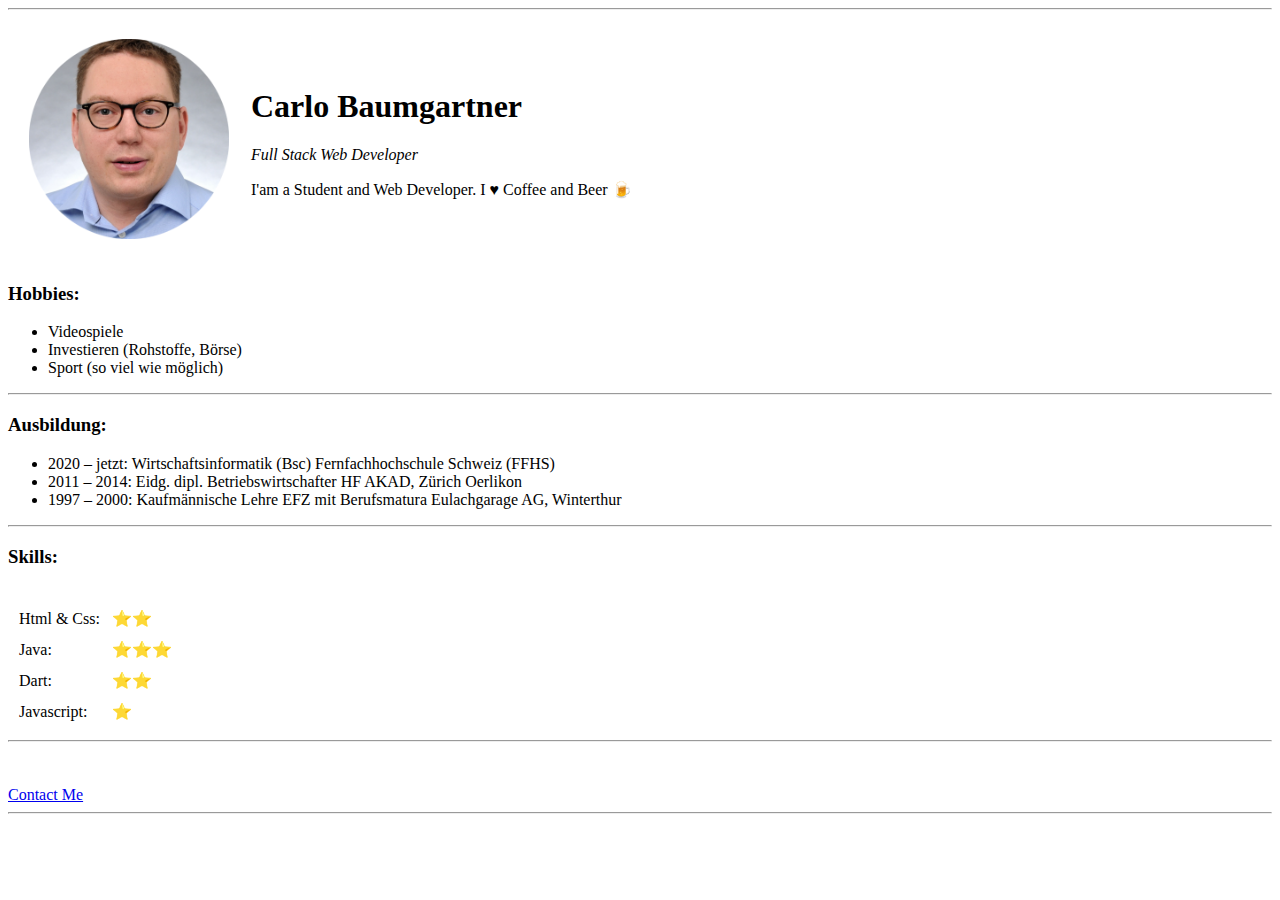
==== index.html @ e268d354 "added initial cv files" ====
<!DOCTYPE html>
<html lang="en">
  <head>
    <meta charset="UTF-8" />
    <meta http-equiv="X-UA-Compatible" content="IE=edge" />
    <meta name="viewport" content="width=device-width, initial-scale=1.0" />
    <title>Carlo Baumgartner Personal Site</title>
  </head>
  <body>
    <table cellspacing="20">
      <tr>
        <td>
          <img
            src="Carlo.png"
            alt="Carlo Baumgartner Profile Picture"
            with="200"
            height="200"
          />
        </td>
        <td>
          <h1>Carlo Baumgartner</h1>
          <p><em>Full Stack Web Developer</em></p>
          <p>I'am a Student and Web Developer. I &hearts; Coffee and Beer 🍺</p>
        </td>
        <hr>

        <td></td>
      </tr>
    </table>

    <h3>Hobbies:</h3>

    <ul>
      <li>Videospiele</li>
      <li>Investieren (Rohstoffe, Börse)</li>
      <li>Sport (so viel wie möglich)</li>
    </ul>
    <hr>
    <h3>Ausbildung:</h3>

    <ul>
      <li>
        2020 – jetzt: Wirtschaftsinformatik (Bsc) Fernfachhochschule Schweiz
        (FFHS)
      </li>
      <li>
        2011 – 2014: Eidg. dipl. Betriebswirtschafter HF AKAD, Zürich Oerlikon
      </li>
      <li>
        1997 – 2000: Kaufmännische Lehre EFZ mit Berufsmatura Eulachgarage AG,
        Winterthur
      </li>
    </ul>
    <hr>

    <h3>Skills:</h3>

    <table cellspacing="10">
      <tr>
        <td></td>
        <td></td>
      </tr>
      <tr>
        <td>Html & Css:</td>
        <td>⭐⭐</td>
      </tr>
      <tr>
        <td>Java:</td>
        <td>⭐⭐⭐</td>
      </tr>
      <tr>
        <td>Dart:</td>
        <td>⭐⭐</td>
      </tr>
      <tr>
        <td>Javascript:</td>
        <td>⭐</td>
      </tr>
    </table>
    <hr>
    <br /><br />
    <a href="contact.html">Contact Me</a>
    <hr>
    
  </body>
</html>
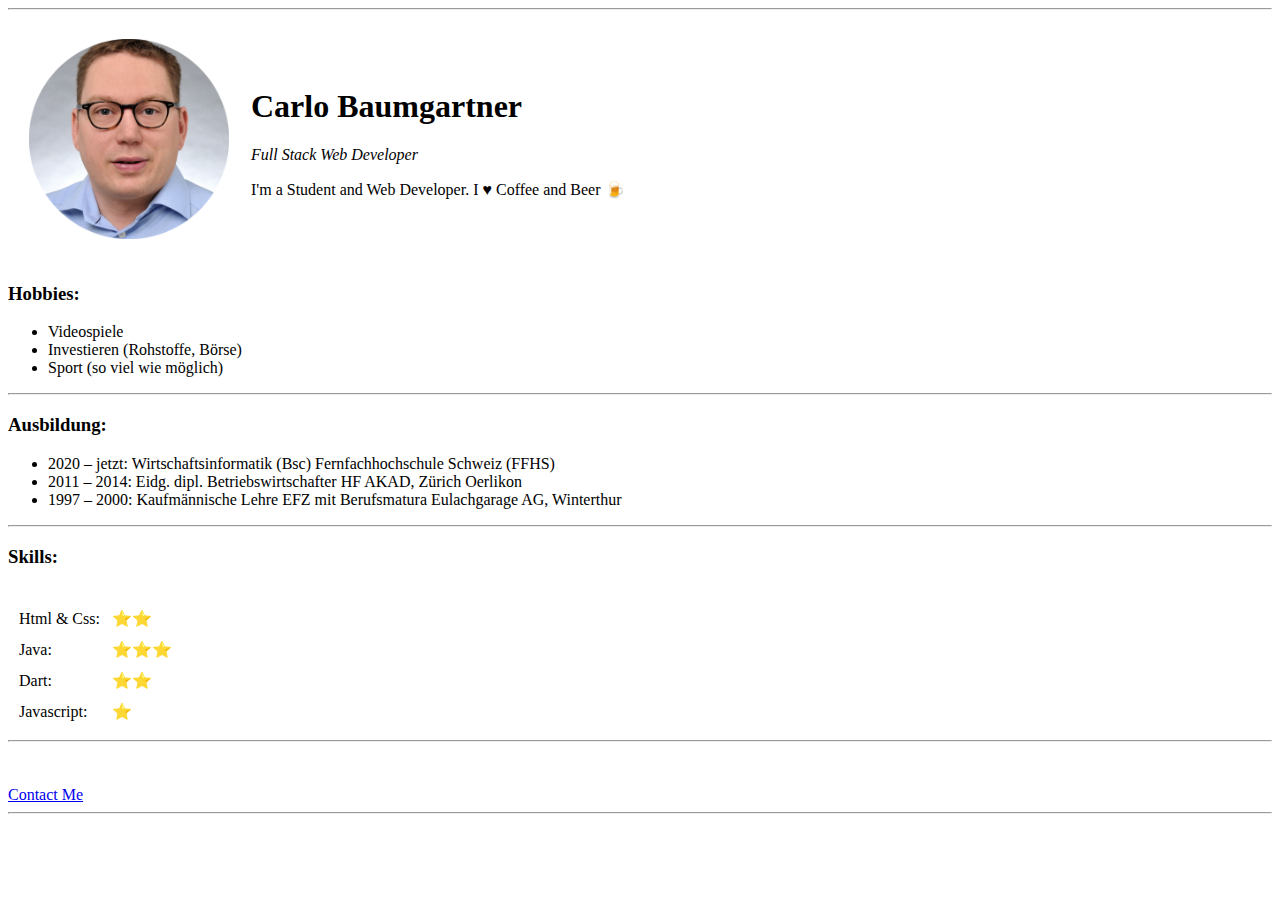
==== commit 7367dbde: "version 2" ====
--- a/index.html
+++ b/index.html
@@ -20,7 +20,7 @@
         <td>
           <h1>Carlo Baumgartner</h1>
           <p><em>Full Stack Web Developer</em></p>
-          <p>I'am a Student and Web Developer. I &hearts; Coffee and Beer 🍺</p>
+          <p>I'm a Student and Web Developer. I &hearts; Coffee and Beer 🍺</p>
         </td>
         <hr>
 
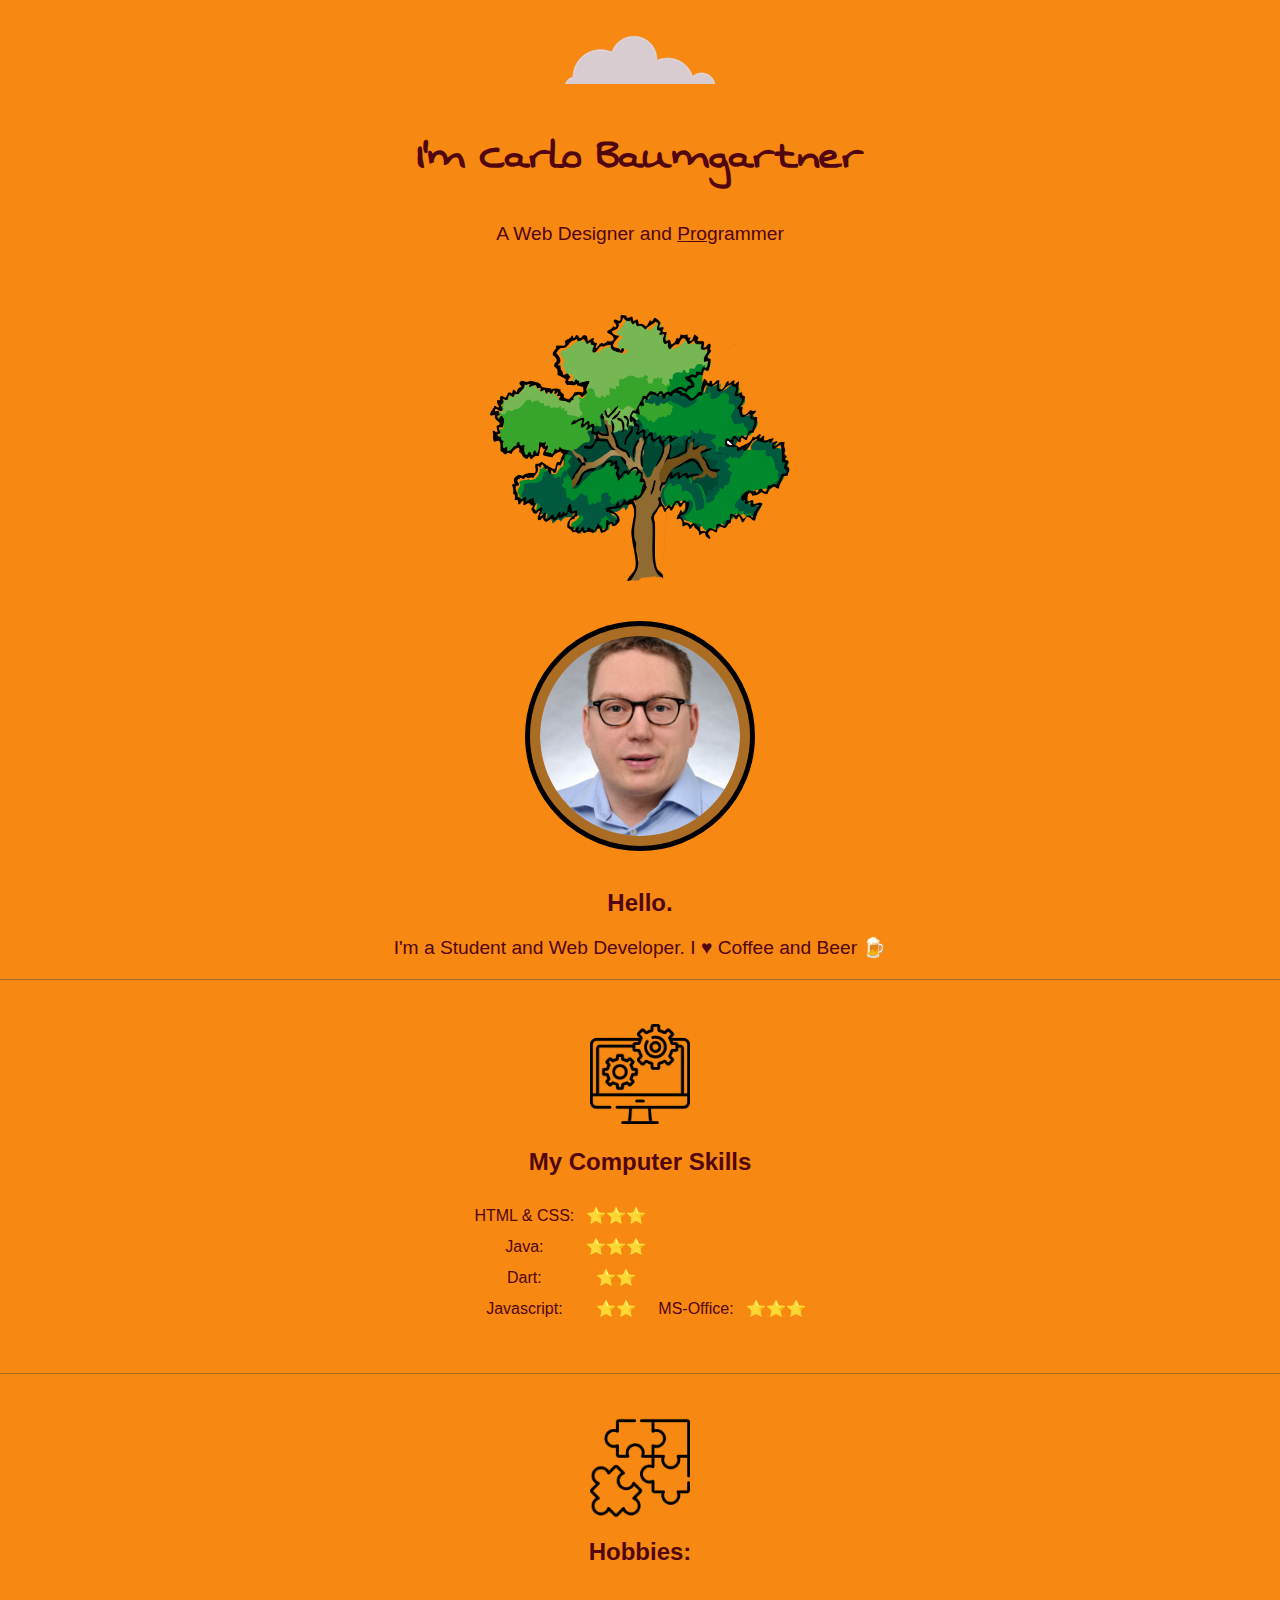
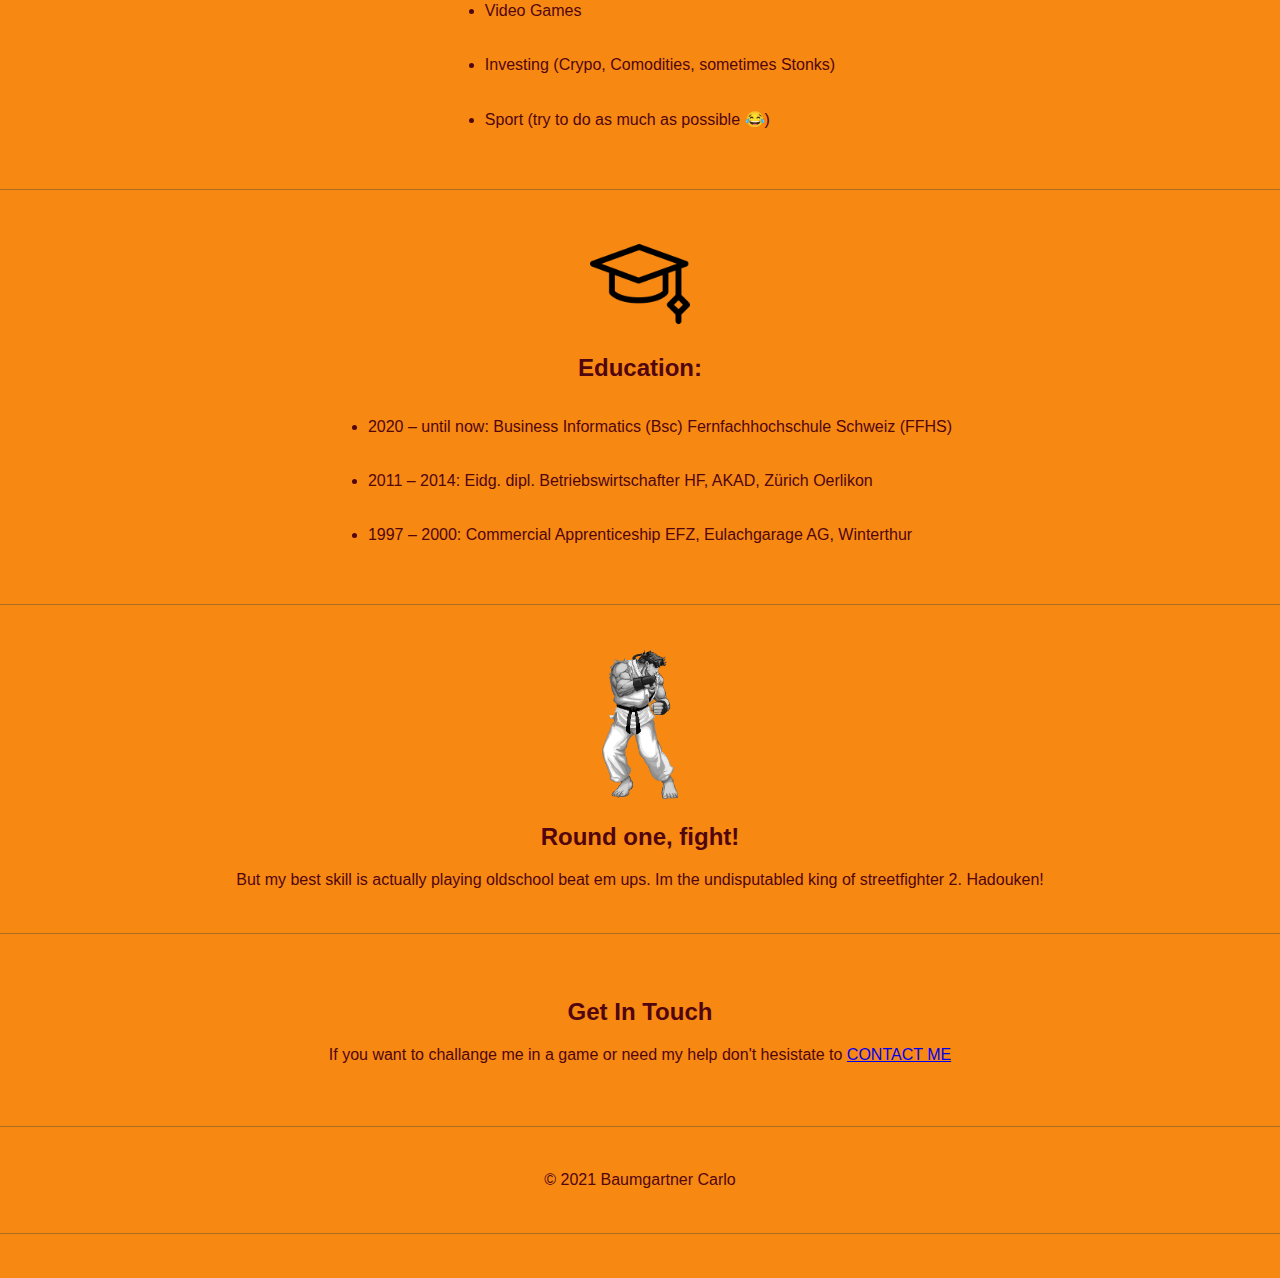
==== commit f8ae4136: "new design" ====
--- a/index.html
+++ b/index.html
@@ -1,86 +1,119 @@
 <!DOCTYPE html>
 <html lang="en">
-  <head>
-    <meta charset="UTF-8" />
-    <meta http-equiv="X-UA-Compatible" content="IE=edge" />
-    <meta name="viewport" content="width=device-width, initial-scale=1.0" />
-    <title>Carlo Baumgartner Personal Site</title>
-  </head>
-  <body>
-    <table cellspacing="20">
-      <tr>
-        <td>
-          <img
-            src="Carlo.png"
-            alt="Carlo Baumgartner Profile Picture"
-            with="200"
-            height="200"
-          />
-        </td>
-        <td>
-          <h1>Carlo Baumgartner</h1>
-          <p><em>Full Stack Web Developer</em></p>
-          <p>I'm a Student and Web Developer. I &hearts; Coffee and Beer 🍺</p>
-        </td>
-        <hr>
+<head>
+    <meta charset="UTF-8">
+    <meta http-equiv="X-UA-Compatible" content="IE=edge">
+    <meta name="viewport" content="width=device-width, initial-scale=1.0">
+    <title>Carlo_Baumgartner_Personal_Site</title>
+    <link rel="stylesheet" href="CSS/style.css">
+    <link rel="icon" href="/CSS/favicon.ico">
+    <link rel="preconnect" href="https://fonts.googleapis.com">
 
-        <td></td>
-      </tr>
-    </table>
+    <link rel="preconnect" href="https://fonts.googleapis.com">
+    <link rel="preconnect" href="https://fonts.gstatic.com" crossorigin>
+    <link href="https://fonts.googleapis.com/css2?family=Sacramento&family=Swanky+and+Moo+Moo&display=swap" rel="stylesheet">
 
-    <h3>Hobbies:</h3>
 
-    <ul>
-      <li>Videospiele</li>
-      <li>Investieren (Rohstoffe, Börse)</li>
-      <li>Sport (so viel wie möglich)</li>
+</head>
+<body>
+    <div class="topcontainer">
+      <br><br>  
+      <img class="topcloud" src="images/cloud.png" alt="cloud" >
+        <h1>I'm Carlo Baumgartner</h1>
+        <p>A Web Designer and <span class="pro"> Pro</span>grammer</p>   
+    </div>
+    <div class="middlecontainer">
+        <img class="eiche" src="images/Eiche.png" alt="">
+    </div>
+    <div class="profile">
+            <img class="karl" src="images/Carlo.png" alt="Bild Karl">
+            <br>
+            <h2>Hello.</h2>
+            <p>I'm a Student and Web Developer. I &hearts; Coffee and Beer 🍺</p>
+    </div>
+    <hr><br><br>
+    <div class="skills">
+            <div class="skill-row">
+              <img class="Computer" src="images/computer.png" alt="" with: 100px; heigt: auto>
+              <h2>My Computer Skills</h2>
+              <table class = "MySkillz" cellspacing="10">
+                <tr>
+                  <td>HTML & CSS:</td>
+                  <td>⭐⭐⭐</td>
+                </tr>
+                <tr>
+                  <td>Java:</td>
+                  <td>⭐⭐⭐</td>
+                </tr>
+                <tr>
+                  <td>Dart:</td>
+                  <td>⭐⭐</td>
+                </tr>
+                <tr>
+                  <td>Javascript:</td>
+                  <td>⭐⭐</td>
+                  <td>MS-Office:</td>
+                  <td>⭐⭐⭐</td>
+                </tr>
+              </table>
+            </div>
+    </div>
+    <br><br><hr><br><br>
+    <div class = "Hobbies">
+    <img class="hobbypic" src="images/puzzle.png" alt="Hobbies Karl">
+    <h2>Hobbies:</h2>
+    <ul class = "hobbies">
+    <li>Video Games</li>
+    <br><br>
+    <li>Investing (Crypo, Comodities, sometimes Stonks)</li>
+    <br><br>
+    <li>Sport (try to do as much as possible &#128514)</li>
     </ul>
-    <hr>
-    <h3>Ausbildung:</h3>
-
-    <ul>
-      <li>
-        2020 – jetzt: Wirtschaftsinformatik (Bsc) Fernfachhochschule Schweiz
-        (FFHS)
-      </li>
-      <li>
-        2011 – 2014: Eidg. dipl. Betriebswirtschafter HF AKAD, Zürich Oerlikon
-      </li>
-      <li>
-        1997 – 2000: Kaufmännische Lehre EFZ mit Berufsmatura Eulachgarage AG,
-        Winterthur
-      </li>
+    </div>
+    <br><br><hr><br><br>
+         
+    <div class= "Edu">
+    <img class="edupic" src="images/graduation-cap.png" alt="Education Karl">
+    <h2>Education:</h2>
+    <ul class = "education">
+    <li>
+    2020 – until now: Business Informatics (Bsc) Fernfachhochschule Schweiz
+    (FFHS)
+    </li>
+    <br><br>
+    <li>
+    2011 – 2014: Eidg. dipl. Betriebswirtschafter HF, AKAD, Zürich Oerlikon 
+    </li>
+    <br><br>
+    <li>
+    1997 – 2000: Commercial Apprenticeship EFZ, Eulachgarage AG,
+    Winterthur
+    </li>
     </ul>
-    <hr>
-
-    <h3>Skills:</h3>
-
-    <table cellspacing="10">
-      <tr>
-        <td></td>
-        <td></td>
-      </tr>
-      <tr>
-        <td>Html & Css:</td>
-        <td>⭐⭐</td>
-      </tr>
-      <tr>
-        <td>Java:</td>
-        <td>⭐⭐⭐</td>
-      </tr>
-      <tr>
-        <td>Dart:</td>
-        <td>⭐⭐</td>
-      </tr>
-      <tr>
-        <td>Javascript:</td>
-        <td>⭐</td>
-      </tr>
-    </table>
-    <hr>
-    <br /><br />
-    <a href="contact.html">Contact Me</a>
-    <hr>
-    
-  </body>
-</html>
+    </div>
+    <br><br><hr><br><br>
+          
+    <div class="skill-row">
+    <img class="riu" src="images/riu.png" alt="">
+    <h2>Round one, fight!</h2>
+    But my best skill is actually playing oldschool beat em ups. Im the undisputabled king of streetfighter 2. Hadouken!
+    </div>
+    <br><br><hr>
+          
+    <div class="contact-me">
+    <br><br>
+    <h2>Get In Touch</h2>
+    If you want to challange me in a game or need my help don't hesistate to 
+    <a class="btn" href="mailto:carlo.baumgartner@outlook.com">CONTACT ME</a>
+    <br><br>
+    </div>
+    <br><br><hr>
+      
+    <div class="bottomcontainer">
+      <br><br>
+        © 2021 Baumgartner Carlo
+    </div>
+    <br><br><hr>
+    <br><br>
+</body>
+</html>--- a/CSS/style.css
+++ b/CSS/style.css
@@ -0,0 +1,161 @@
+body{
+    background-color: #F78812;
+    margin: 0px;
+    font-family: 'Montserrat Alternates', sans-serif;
+    text-align: center;
+    color: #51050F;
+    
+    
+}
+
+.hobbies{
+    text-align: center;
+}
+
+
+p{
+    font-family: 'Montserrat Alternates', sans-serif;
+    text-align: center;
+    font-size: 1.2rem;  /* verggrösserung in bezug auf die root-grösse */
+}
+
+.karl{
+    width: 200px;
+    height: auto;
+    display:block;
+    margin-left: auto;
+    margin-right: auto; 
+    border-radius: 50%;
+    padding: 10px;
+    border: 5px solid black;
+    background-color:#AB6D23 ; 
+}
+
+.hobbypic{
+    width: 100px;
+    height: auto;
+    display:block;
+    margin-left: auto;
+    margin-right: auto; 
+
+}
+
+.edupic{
+    width: 100px;
+    height: auto;
+    display:block;
+    margin-left: auto;
+    margin-right: auto; 
+
+}
+
+.MySkillz{
+margin-left: auto;
+margin-right: auto;
+}
+
+.Computer{
+    width: 100px;
+    height: auto;
+}
+
+.riu{
+    width: auto;
+    height: 150px;
+    -webkit-filter: grayscale(100%); /* Safari 6.0 - 9.0 */
+    filter: grayscale(100%);
+}
+
+.eiche{
+    position: relative;
+    top: 50px;
+    width: 300px;
+    height: auto;
+    display:block;
+    margin-left: auto;
+    margin-right: auto;
+    margin-bottom: 90px;
+    
+}
+
+hr{
+    height: 1px;
+    background-color:#AB6D23;
+    border: none;
+};
+
+.topcloud{
+    position: relative;
+    top: 20px;
+    display:block;
+    margin-left: auto;
+    margin-right: auto;
+    
+}
+
+.skills{
+    position: relative;
+    display:block;
+    margin: auto;
+    
+}
+
+
+.skill-row{
+    margin: auto;
+
+}
+
+.topcontainer{
+    top: 60px;
+    background-color: #F78812;
+    
+}
+
+.middlecontainer{
+    background-color:#F78812; 
+    font-family: 'Montserrat Alternates', sans-serif;
+}
+
+
+.bottomcontainer{
+    background-color: #F78812;
+    font-family: 'Montserrat Alternates', sans-serif;
+}
+
+h1{
+    top: 30px;
+    font-family: 'Swanky and Moo Moo', cursive;
+    text-align: center;
+    font-size: 300%;
+    color: #51050F;
+}
+
+h2{
+    top: 10px;
+    color: #51050F;
+}
+
+.Hobbies{
+    text-align: center;
+}
+
+.hobbies{
+    display: inline-block; 
+	text-align: left; 
+}
+
+.Edu{
+    text-align: center;
+}
+
+.education{
+    display: inline-block; 
+	text-align: left; 
+
+}
+
+.pro{
+    text-decoration: underline;
+}
+
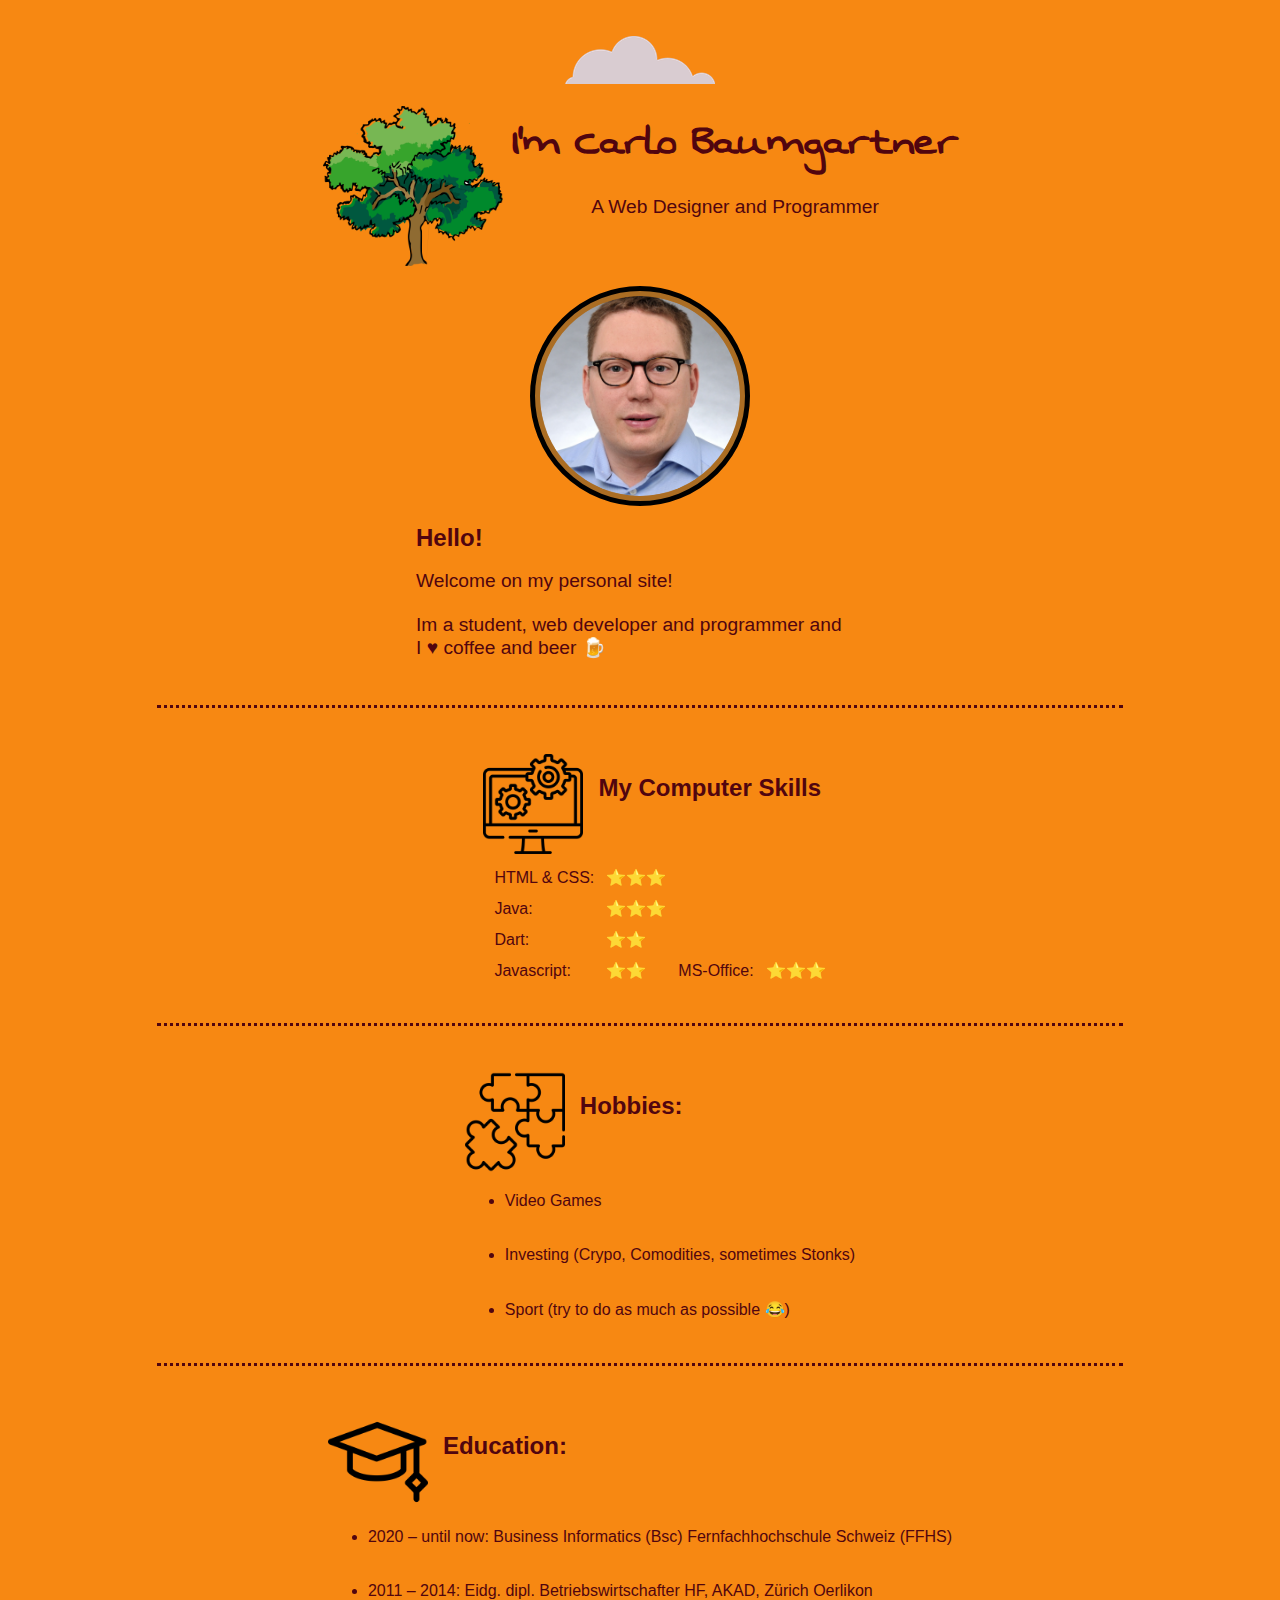
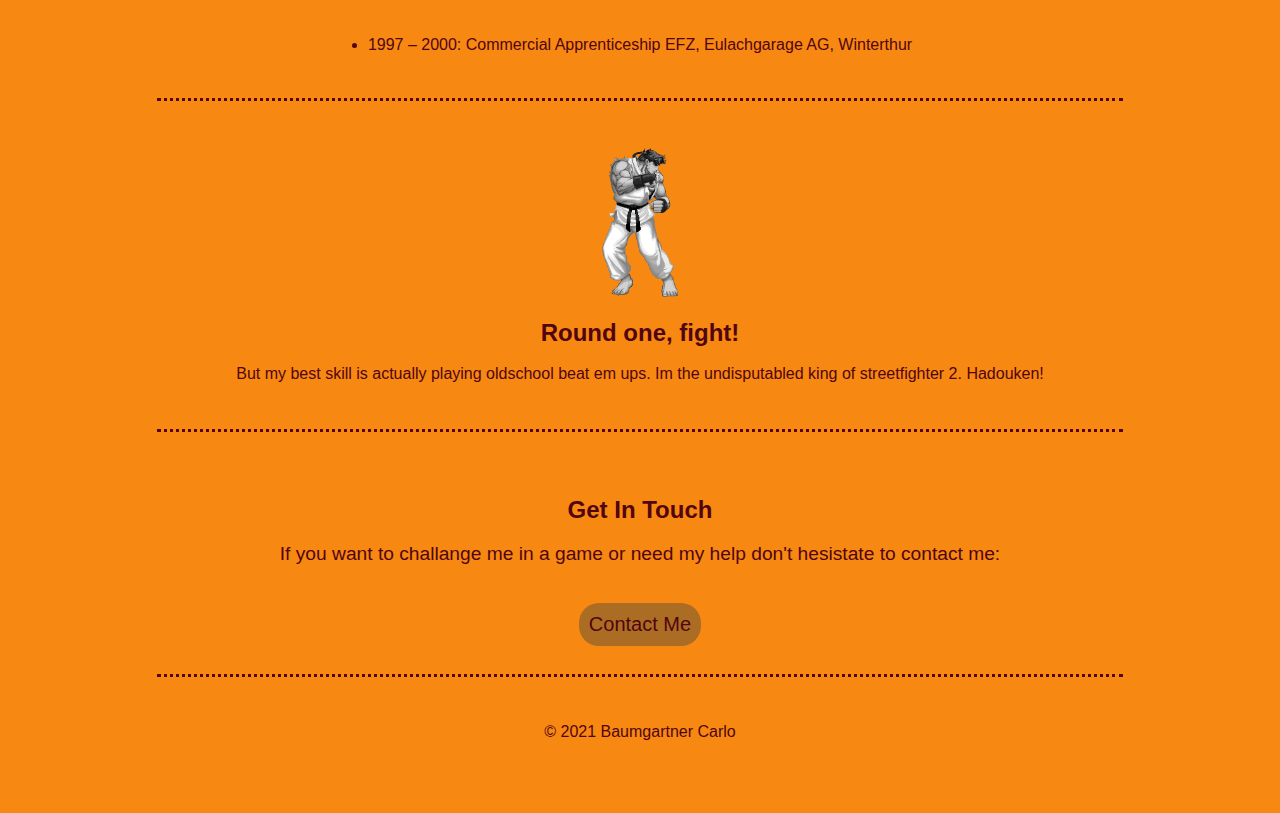
==== commit 37b57507: "Add files via upload" ====
--- a/index.html
+++ b/index.html
@@ -19,23 +19,28 @@
     <div class="topcontainer">
       <br><br>  
       <img class="topcloud" src="images/cloud.png" alt="cloud" >
-        <h1>I'm Carlo Baumgartner</h1>
-        <p>A Web Designer and <span class="pro"> Pro</span>grammer</p>   
+      <br><br> 
+      <div class = "top">
+      <img class="eiche" src="images/Eiche.png" alt="eiche"> 
+      <h1>I'm Carlo Baumgartner</h1>
+      <p>A Web Designer and <span class="pro"> Pro</span>grammer</p>  
+      </div>   
     </div>
-    <div class="middlecontainer">
-        <img class="eiche" src="images/Eiche.png" alt="">
-    </div>
+    
     <div class="profile">
             <img class="karl" src="images/Carlo.png" alt="Bild Karl">
             <br>
-            <h2>Hello.</h2>
-            <p>I'm a Student and Web Developer. I &hearts; Coffee and Beer 🍺</p>
+            <h2 class ="title">Hello!</h2>
+            <br>
+            <p class = "welcometext">Welcome on my personal site! <br><br> Im a student, web developer and programmer and <br> I &hearts; coffee and beer 🍺</p>
+            <br><br>
     </div>
     <hr><br><br>
+
     <div class="skills">
-            <div class="skill-row">
               <img class="Computer" src="images/computer.png" alt="" with: 100px; heigt: auto>
               <h2>My Computer Skills</h2>
+              <br><br>
               <table class = "MySkillz" cellspacing="10">
                 <tr>
                   <td>HTML & CSS:</td>
@@ -56,12 +61,16 @@
                   <td>⭐⭐⭐</td>
                 </tr>
               </table>
-            </div>
+            
     </div>
+
+    
+
     <br><br><hr><br><br>
     <div class = "Hobbies">
     <img class="hobbypic" src="images/puzzle.png" alt="Hobbies Karl">
     <h2>Hobbies:</h2>
+    <br><br>
     <ul class = "hobbies">
     <li>Video Games</li>
     <br><br>
@@ -94,26 +103,26 @@
     <br><br><hr><br><br>
           
     <div class="skill-row">
-    <img class="riu" src="images/riu.png" alt="">
-    <h2>Round one, fight!</h2>
+    <img class="riu" src="images/riu.png" alt=""><br><br>
+    <h2 class="title2">Round one, fight!</h2><br><br>
     But my best skill is actually playing oldschool beat em ups. Im the undisputabled king of streetfighter 2. Hadouken!
     </div>
     <br><br><hr>
           
     <div class="contact-me">
-    <br><br>
-    <h2>Get In Touch</h2>
-    If you want to challange me in a game or need my help don't hesistate to 
-    <a class="btn" href="mailto:carlo.baumgartner@outlook.com">CONTACT ME</a>
-    <br><br>
+    <br><br><br>
+    <h2 class="title2">Get In Touch</h2>
+    <p>If you want to challange me in a game or need my help don't hesistate to contact me:</p>
     </div>
+    <br>
+    <a href="mailto:carlo.baumgartner@outlook.com" class="BUTTON_KXE">Contact Me</a>
     <br><br><hr>
       
     <div class="bottomcontainer">
       <br><br>
         © 2021 Baumgartner Carlo
     </div>
-    <br><br><hr>
+    <br><br>
     <br><br>
 </body>
 </html>--- a/CSS/style.css
+++ b/CSS/style.css
@@ -1,17 +1,51 @@
+
+
+
 body{
     background-color: #F78812;
     margin: 0px;
     font-family: 'Montserrat Alternates', sans-serif;
     text-align: center;
-    color: #51050F;
-    
-    
-}
-
+    color: #51050F; 
+}
+
+
+.welcometext{
+    width: 35%;
+    margin: auto;
+    text-align: left;
+}
+
+.top{
+    text-align: right;
+}
+
+.title{
+    width: 35%;
+    margin: auto;
+    text-align: left;
+   
+}
+
+.Hobbies{
+    position: relative;
+    left: 20px;
+    display:inline-block;
+    margin: auto;  
+    text-align: left;
+}
 .hobbies{
-    text-align: center;
-}
-
+    display: inline-block;   /* div wird nur so gross wie der inhalt */ 
+	text-align: left; 
+    margin-left: auto;
+    margin-right: auto;
+
+}
+
+.title2{
+    margin: auto; 
+    display: inline-block;
+}
 
 p{
     font-family: 'Montserrat Alternates', sans-serif;
@@ -26,7 +60,7 @@
     margin-left: auto;
     margin-right: auto; 
     border-radius: 50%;
-    padding: 10px;
+    padding: 5px;
     border: 5px solid black;
     background-color:#AB6D23 ; 
 }
@@ -34,29 +68,32 @@
 .hobbypic{
     width: 100px;
     height: auto;
-    display:block;
-    margin-left: auto;
-    margin-right: auto; 
-
+    margin-right: 15px;
+    float: left;
+    
+    
 }
 
 .edupic{
     width: 100px;
     height: auto;
-    display:block;
-    margin-left: auto;
-    margin-right: auto; 
+    float: left;
+    margin-right: 15px;
 
 }
 
 .MySkillz{
 margin-left: auto;
 margin-right: auto;
+display: inline-block;
 }
 
 .Computer{
     width: 100px;
     height: auto;
+    float: left;
+    margin-right: 15px;
+    
 }
 
 .riu{
@@ -67,54 +104,42 @@
 }
 
 .eiche{
-    position: relative;
     top: 50px;
-    width: 300px;
-    height: auto;
-    display:block;
+    width: 180px;
+    height: auto;
+    margin-bottom: 20px;
+    float: left;  
+    margin-right: 10px; 
+}
+
+hr{
+    border: dotted #51050F 3px;
+    border-bottom: none;
+    width: 75%;
+    margin-top: 10px;
+    margin-bottom: 10px;
+}
+
+.topcloud{
+    top: 20px;
     margin-left: auto;
     margin-right: auto;
-    margin-bottom: 90px;
-    
-}
-
-hr{
-    height: 1px;
-    background-color:#AB6D23;
-    border: none;
-};
-
-.topcloud{
-    position: relative;
-    top: 20px;
-    display:block;
-    margin-left: auto;
-    margin-right: auto;
     
 }
 
 .skills{
     position: relative;
-    display:block;
-    margin: auto;
-    
-}
-
-
-.skill-row{
-    margin: auto;
-
-}
+    left: 20px;
+    display:inline-block;
+    margin: auto;  
+    text-align: left;  
+}
+
 
 .topcontainer{
+    display: inline-block;
     top: 60px;
-    background-color: #F78812;
-    
-}
-
-.middlecontainer{
-    background-color:#F78812; 
-    font-family: 'Montserrat Alternates', sans-serif;
+    background-color: #F78812;  
 }
 
 
@@ -126,27 +151,22 @@
 h1{
     top: 30px;
     font-family: 'Swanky and Moo Moo', cursive;
-    text-align: center;
     font-size: 300%;
     color: #51050F;
+    display: inline-block;
+    margin: 0px;
+    padding: 0px;
 }
 
 h2{
     top: 10px;
     color: #51050F;
-}
-
-.Hobbies{
-    text-align: center;
-}
-
-.hobbies{
-    display: inline-block; 
-	text-align: left; 
+    text-align: left;
 }
 
 .Edu{
     text-align: center;
+    display: inline-block;
 }
 
 .education{
@@ -156,6 +176,31 @@
 }
 
 .pro{
-    text-decoration: underline;
-}
-
+    text-decoration: none;
+}
+
+.BUTTON_KXE {
+    -webkit-border-radius: 20px;
+    -moz-border-radius: 20px;
+    border-radius: 20px;
+    color: #51050F;
+    font-family: Arial;
+    font-size: 20px;
+    font-weight: 100;
+    padding: 10px;
+    background-color: #AB6D23;
+    border: solid #000000 0px;
+    text-decoration: none;
+    display: inline-block;
+    cursor: pointer;
+    text-align: center;
+ }
+ 
+ .BUTTON_KXE:hover {
+    background: #D0A91E;
+    border: black 0px;
+    -webkit-border-radius: 20px;
+    -moz-border-radius: 20px;
+    border-radius: 20px;
+    text-decoration: none;
+ }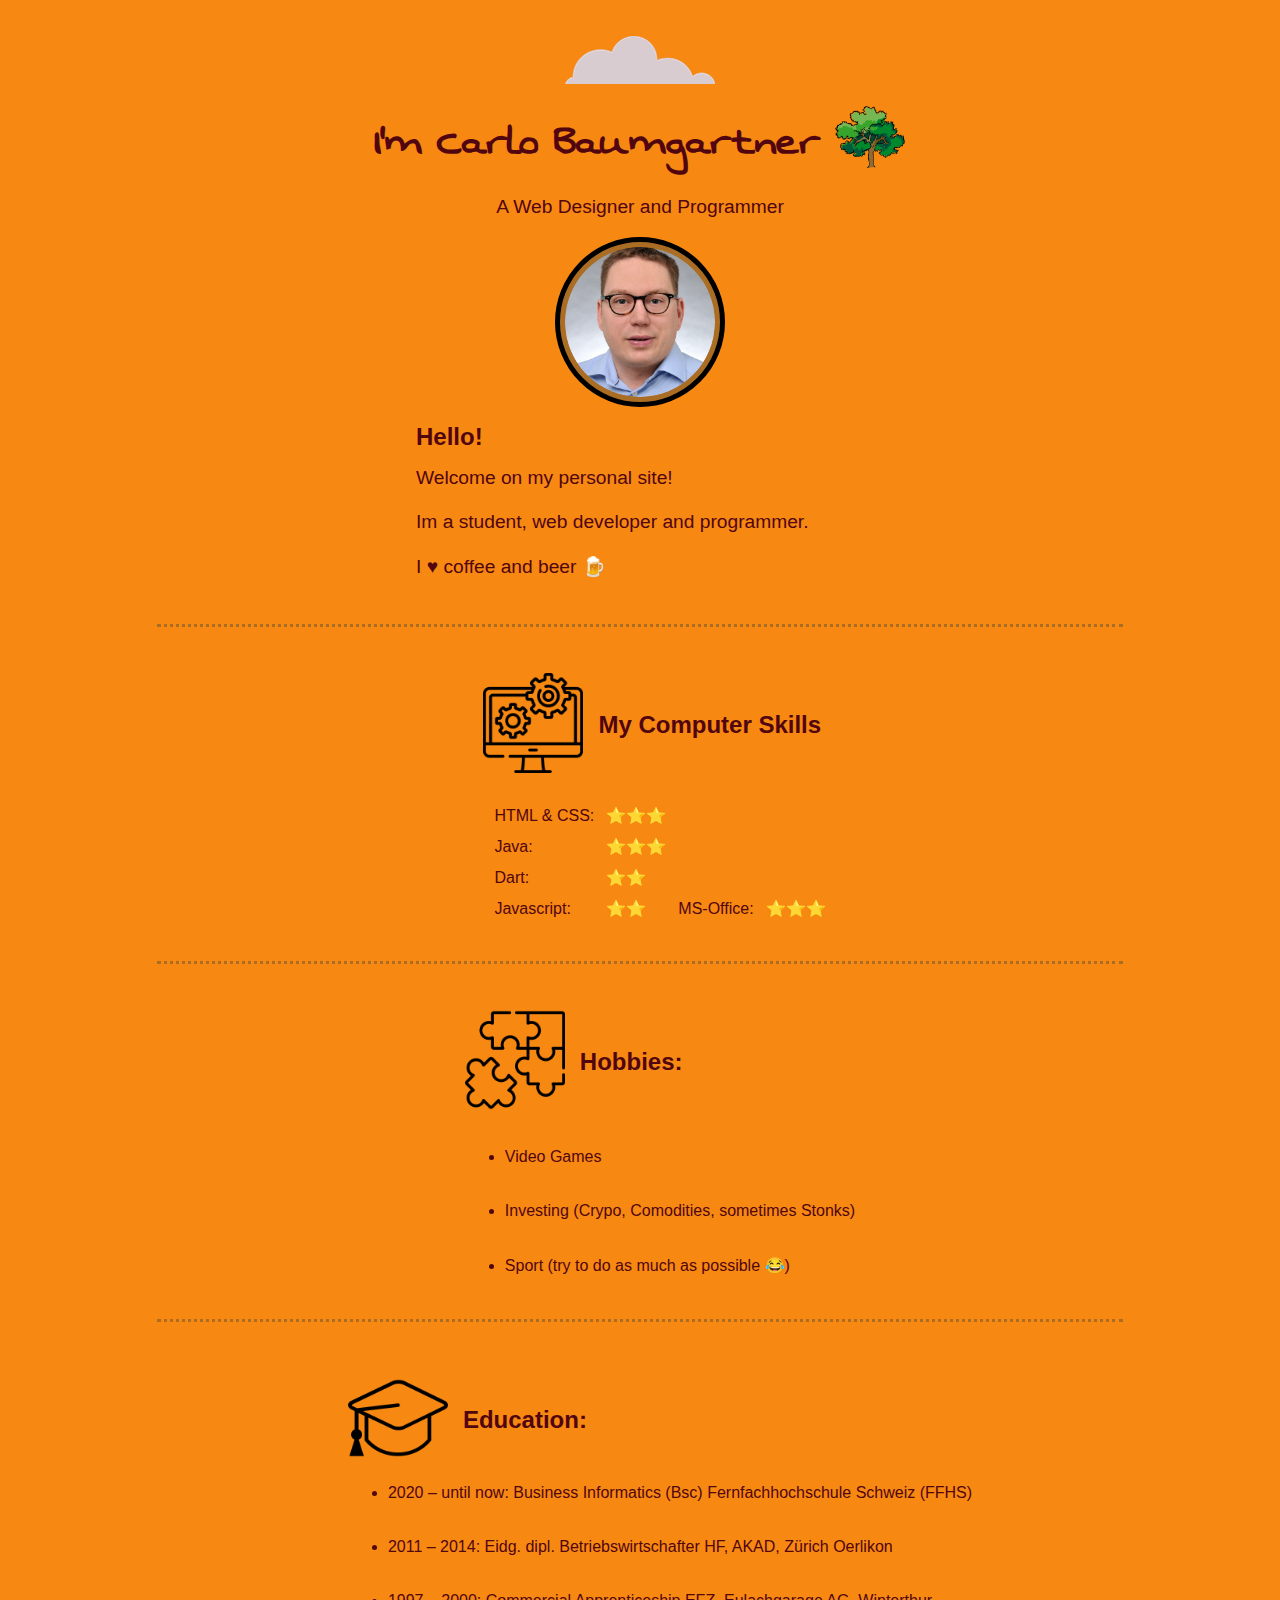
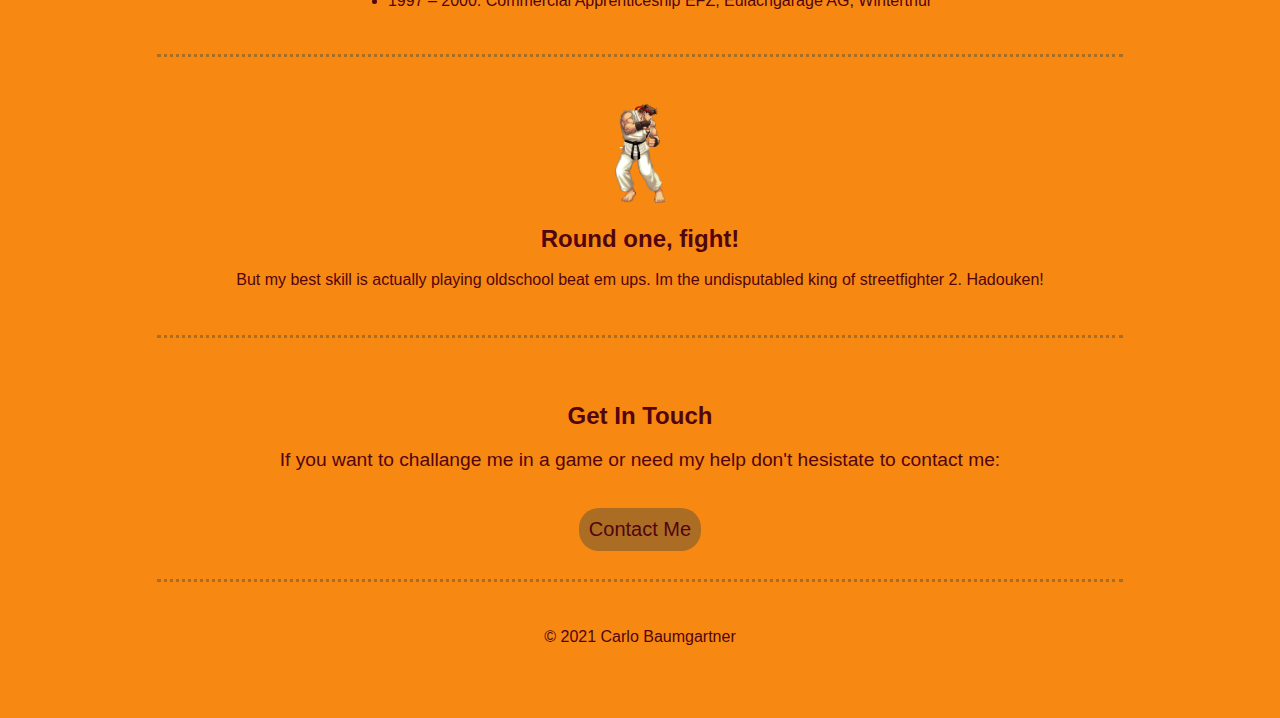
==== commit 8a188f58: "Add files via upload" ====
--- a/index.html
+++ b/index.html
@@ -20,9 +20,9 @@
       <br><br>  
       <img class="topcloud" src="images/cloud.png" alt="cloud" >
       <br><br> 
+      <h1>I'm Carlo Baumgartner</h1>
+      <img class="eiche" src="images/Eiche.png" alt="eiche">
       <div class = "top">
-      <img class="eiche" src="images/Eiche.png" alt="eiche"> 
-      <h1>I'm Carlo Baumgartner</h1>
       <p>A Web Designer and <span class="pro"> Pro</span>grammer</p>  
       </div>   
     </div>
@@ -32,13 +32,14 @@
             <br>
             <h2 class ="title">Hello!</h2>
             <br>
-            <p class = "welcometext">Welcome on my personal site! <br><br> Im a student, web developer and programmer and <br> I &hearts; coffee and beer 🍺</p>
+            <p class = "welcometext">Welcome on my personal site! <br><br> Im a student, web developer and programmer. <br><br> I &hearts; coffee and beer 🍺</p>
             <br><br>
     </div>
     <hr><br><br>
 
     <div class="skills">
               <img class="Computer" src="images/computer.png" alt="" with: 100px; heigt: auto>
+              <br>
               <h2>My Computer Skills</h2>
               <br><br>
               <table class = "MySkillz" cellspacing="10">
@@ -69,6 +70,7 @@
     <br><br><hr><br><br>
     <div class = "Hobbies">
     <img class="hobbypic" src="images/puzzle.png" alt="Hobbies Karl">
+    <br>
     <h2>Hobbies:</h2>
     <br><br>
     <ul class = "hobbies">
@@ -83,6 +85,7 @@
          
     <div class= "Edu">
     <img class="edupic" src="images/graduation-cap.png" alt="Education Karl">
+    <br>
     <h2>Education:</h2>
     <ul class = "education">
     <li>
@@ -120,7 +123,7 @@
       
     <div class="bottomcontainer">
       <br><br>
-        © 2021 Baumgartner Carlo
+        © 2021 Carlo Baumgartner
     </div>
     <br><br>
     <br><br>
--- a/CSS/style.css
+++ b/CSS/style.css
@@ -24,6 +24,7 @@
     width: 35%;
     margin: auto;
     text-align: left;
+    line-height: 1.0;
    
 }
 
@@ -54,7 +55,7 @@
 }
 
 .karl{
-    width: 200px;
+    width: 150px;
     height: auto;
     display:block;
     margin-left: auto;
@@ -98,22 +99,20 @@
 
 .riu{
     width: auto;
-    height: 150px;
-    -webkit-filter: grayscale(100%); /* Safari 6.0 - 9.0 */
-    filter: grayscale(100%);
+    height: 100px;
 }
 
 .eiche{
     top: 50px;
-    width: 180px;
+    width: 70px;
     height: auto;
     margin-bottom: 20px;
-    float: left;  
-    margin-right: 10px; 
+    margin-left: 15px;
+    float: right;
 }
 
 hr{
-    border: dotted #51050F 3px;
+    border: dotted #AB6D23 3px;
     border-bottom: none;
     width: 75%;
     margin-top: 10px;
@@ -140,6 +139,7 @@
     display: inline-block;
     top: 60px;
     background-color: #F78812;  
+   
 }
 
 
@@ -165,8 +165,11 @@
 }
 
 .Edu{
-    text-align: center;
-    display: inline-block;
+    position: relative;
+    left: 20px;
+    display:inline-block;
+    margin: auto;  
+    text-align: left;
 }
 
 .education{
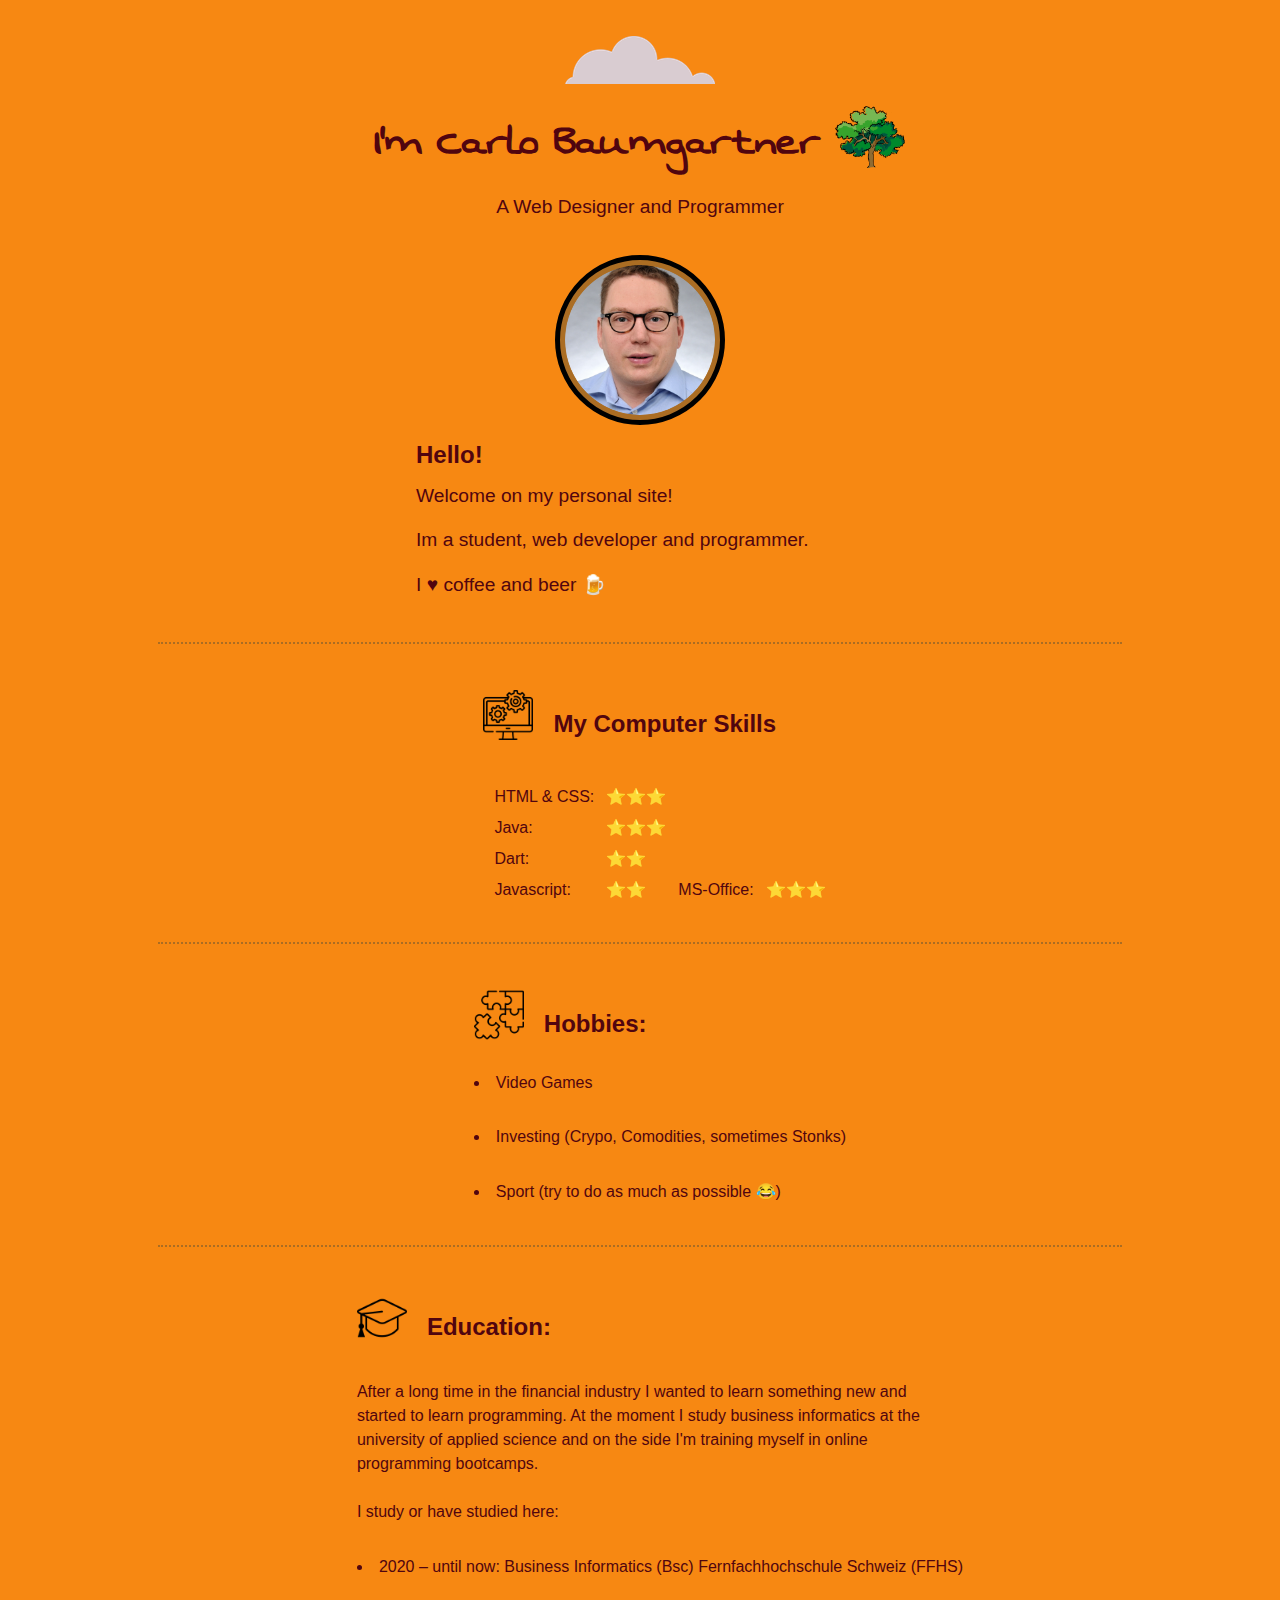
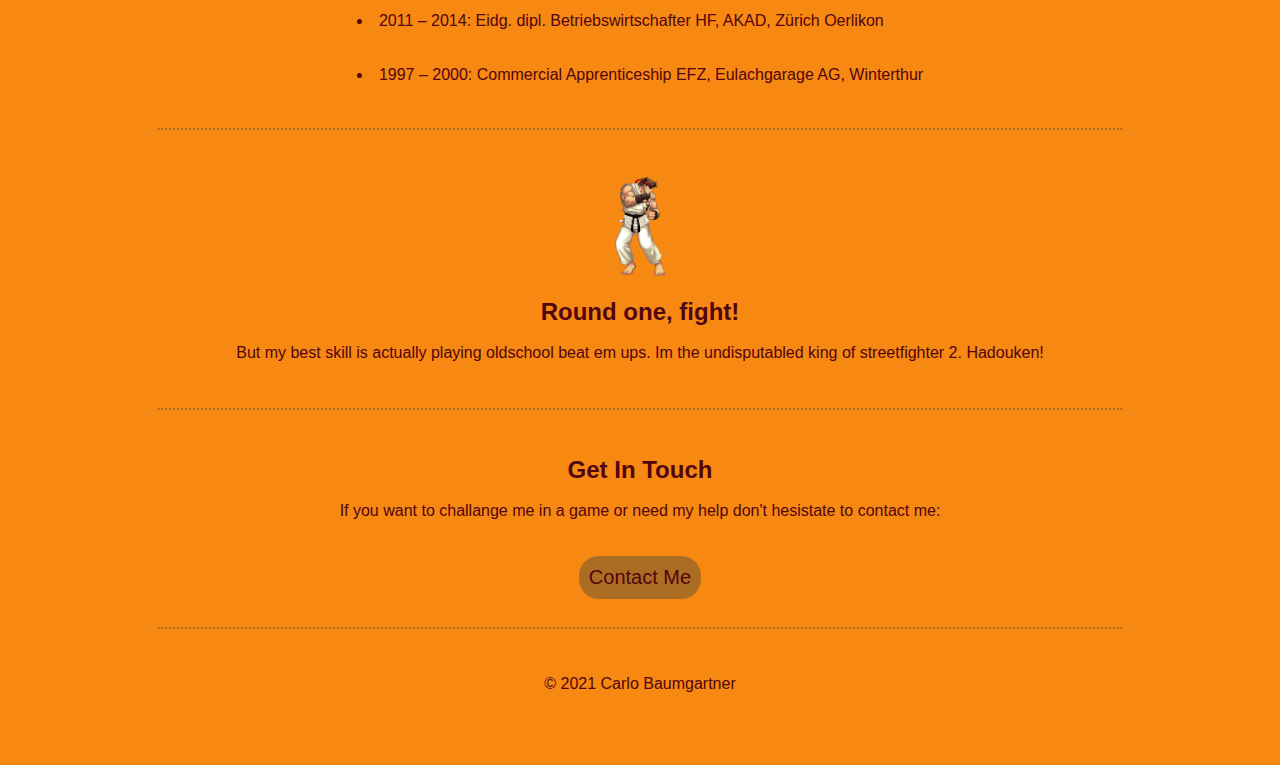
==== commit d5e1f634: "Add files via upload" ====
--- a/index.html
+++ b/index.html
@@ -12,7 +12,20 @@
     <link rel="preconnect" href="https://fonts.googleapis.com">
     <link rel="preconnect" href="https://fonts.gstatic.com" crossorigin>
     <link href="https://fonts.googleapis.com/css2?family=Sacramento&family=Swanky+and+Moo+Moo&display=swap" rel="stylesheet">
+    
+    <style TYPE="text/css">
+    a:link, a:visited, a:hover, a:active { color: #51050F;
+    text-decoration: none;
+    }</style>
 
+  <style>
+  li {
+  color: #51050F; /* bullet color */
+  }
+  li span {
+  color: #51050F; /* text color */
+  }
+</style>
 
 </head>
 <body>
@@ -24,6 +37,7 @@
       <img class="eiche" src="images/Eiche.png" alt="eiche">
       <div class = "top">
       <p>A Web Designer and <span class="pro"> Pro</span>grammer</p>  
+      <br>
       </div>   
     </div>
     
@@ -37,11 +51,10 @@
     </div>
     <hr><br><br>
 
-    <div class="skills">
-              <img class="Computer" src="images/computer.png" alt="" with: 100px; heigt: auto>
+    <div class="listclass">
+              <img class="listpic" src="images/computer.png" alt="" with: 100px; heigt: auto>
+              <h2>My Computer Skills</h2>
               <br>
-              <h2>My Computer Skills</h2>
-              <br><br>
               <table class = "MySkillz" cellspacing="10">
                 <tr>
                   <td>HTML & CSS:</td>
@@ -68,26 +81,32 @@
     
 
     <br><br><hr><br><br>
-    <div class = "Hobbies">
-    <img class="hobbypic" src="images/puzzle.png" alt="Hobbies Karl">
-    <br>
+    <div class = "listclass">
+    <img class="listpic" src="images/puzzle.png" alt="Hobbies Karl">
     <h2>Hobbies:</h2>
+    <ul class = "list">
+    <li><span> Video Games</span></li>
     <br><br>
-    <ul class = "hobbies">
-    <li>Video Games</li>
+    <li><span>Investing (Crypo, Comodities, sometimes Stonks)</span></li>
     <br><br>
-    <li>Investing (Crypo, Comodities, sometimes Stonks)</li>
-    <br><br>
-    <li>Sport (try to do as much as possible &#128514)</li>
+    <li><span>Sport (try to do as much as possible &#128514)</span></li>
     </ul>
     </div>
     <br><br><hr><br><br>
-         
-    <div class= "Edu">
-    <img class="edupic" src="images/graduation-cap.png" alt="Education Karl">
+        
+    
+
+    <div class= "listclass">
+    <img class="listpic" src="images/graduation-cap.png" alt="Education Karl">
+    <h2>Education:</h2>
     <br>
-    <h2>Education:</h2>
-    <ul class = "education">
+    <ul class = "list">
+    <p class = "introduction"> After a long time in the financial industry I wanted to learn
+    something new and started to learn programming.
+    At the moment I study business informatics at the university of applied science 
+    and on the side I'm training myself in online programming bootcamps. 
+    <br><br> I study or have studied here:</p>
+    <br>
     <li>
     2020 – until now: Business Informatics (Bsc) Fernfachhochschule Schweiz
     (FFHS)
@@ -113,11 +132,12 @@
     <br><br><hr>
           
     <div class="contact-me">
-    <br><br><br>
+    <br><br>
     <h2 class="title2">Get In Touch</h2>
-    <p>If you want to challange me in a game or need my help don't hesistate to contact me:</p>
+    <br><br>
+    If you want to challange me in a game or need my help don't hesistate to contact me:
     </div>
-    <br>
+    <br><br>
     <a href="mailto:carlo.baumgartner@outlook.com" class="BUTTON_KXE">Contact Me</a>
     <br><br><hr>
       
@@ -128,4 +148,4 @@
     <br><br>
     <br><br>
 </body>
-</html>+</html> --- a/CSS/style.css
+++ b/CSS/style.css
@@ -4,11 +4,10 @@
 body{
     background-color: #F78812;
     margin: 0px;
-    font-family: 'Montserrat Alternates', sans-serif;
-    text-align: center;
-    color: #51050F; 
+    font-family: 'Open Sans Condensed', sans-serif;
+    color: #51050F;
+    text-align: center; 
 }
-
 
 .welcometext{
     width: 35%;
@@ -28,25 +27,36 @@
    
 }
 
-.Hobbies{
-    position: relative;
-    left: 20px;
-    display:inline-block;
-    margin: auto;  
-    text-align: left;
-}
-.hobbies{
-    display: inline-block;   /* div wird nur so gross wie der inhalt */ 
-	text-align: left; 
-    margin-left: auto;
-    margin-right: auto;
-
-}
-
 .title2{
     margin: auto; 
     display: inline-block;
 }
+
+.listclass{
+    position: relative;
+    left: 20px;
+    display:inline-block;
+    text-align: left;
+}
+
+.list{
+    display: inline-block;   /* div wird nur so gross wie der inhalt */ 
+	text-align: left; 
+    list-style-position: inside;
+    padding-left: 0px;
+
+}
+
+.listpic{
+    width: 50px;
+    height: auto;
+    float: left;
+    margin-top: 0;
+    margin-left: 0;
+    margin-right: 20px;
+    margin-bottom: 0;
+}
+
 
 p{
     font-family: 'Montserrat Alternates', sans-serif;
@@ -66,22 +76,6 @@
     background-color:#AB6D23 ; 
 }
 
-.hobbypic{
-    width: 100px;
-    height: auto;
-    margin-right: 15px;
-    float: left;
-    
-    
-}
-
-.edupic{
-    width: 100px;
-    height: auto;
-    float: left;
-    margin-right: 15px;
-
-}
 
 .MySkillz{
 margin-left: auto;
@@ -89,13 +83,6 @@
 display: inline-block;
 }
 
-.Computer{
-    width: 100px;
-    height: auto;
-    float: left;
-    margin-right: 15px;
-    
-}
 
 .riu{
     width: auto;
@@ -112,7 +99,7 @@
 }
 
 hr{
-    border: dotted #AB6D23 3px;
+    border: dotted #AB6D23 2px;
     border-bottom: none;
     width: 75%;
     margin-top: 10px;
@@ -124,14 +111,6 @@
     margin-left: auto;
     margin-right: auto;
     
-}
-
-.skills{
-    position: relative;
-    left: 20px;
-    display:inline-block;
-    margin: auto;  
-    text-align: left;  
 }
 
 
@@ -159,51 +138,56 @@
 }
 
 h2{
-    top: 10px;
     color: #51050F;
-    text-align: left;
 }
 
-.Edu{
-    position: relative;
-    left: 20px;
-    display:inline-block;
-    margin: auto;  
-    text-align: left;
+
+.Edu-title{
+    text-align: center;
 }
 
-.education{
-    display: inline-block; 
-	text-align: left; 
-
-}
-
-.pro{
-    text-decoration: none;
-}
 
 .BUTTON_KXE {
     -webkit-border-radius: 20px;
     -moz-border-radius: 20px;
+    border:#51050F 2px;
     border-radius: 20px;
     color: #51050F;
     font-family: Arial;
     font-size: 20px;
+    font-weight: 200;
     font-weight: 100;
     padding: 10px;
     background-color: #AB6D23;
-    border: solid #000000 0px;
+    border: 0px;
     text-decoration: none;
     display: inline-block;
     cursor: pointer;
     text-align: center;
+    size: 120%;
  }
  
  .BUTTON_KXE:hover {
-    background: #D0A91E;
-    border: black 0px;
+    background: #AB6D23;
+    border:#51050F 2px;
     -webkit-border-radius: 20px;
     -moz-border-radius: 20px;
     border-radius: 20px;
-    text-decoration: none;
- }+    text-decoration: underline;
+    size: 120%;
+ }
+
+ .introduction{
+     width: 600px;
+     text-align: left;
+     font-family: 'Open Sans Condensed', sans-serif;
+     color: #51050F;
+     font-size: 16px;
+     margin-top:-15px;
+     margin-left: 0%;
+     line-height:150%;
+     padding-left: 0px;
+
+ }
+
+ 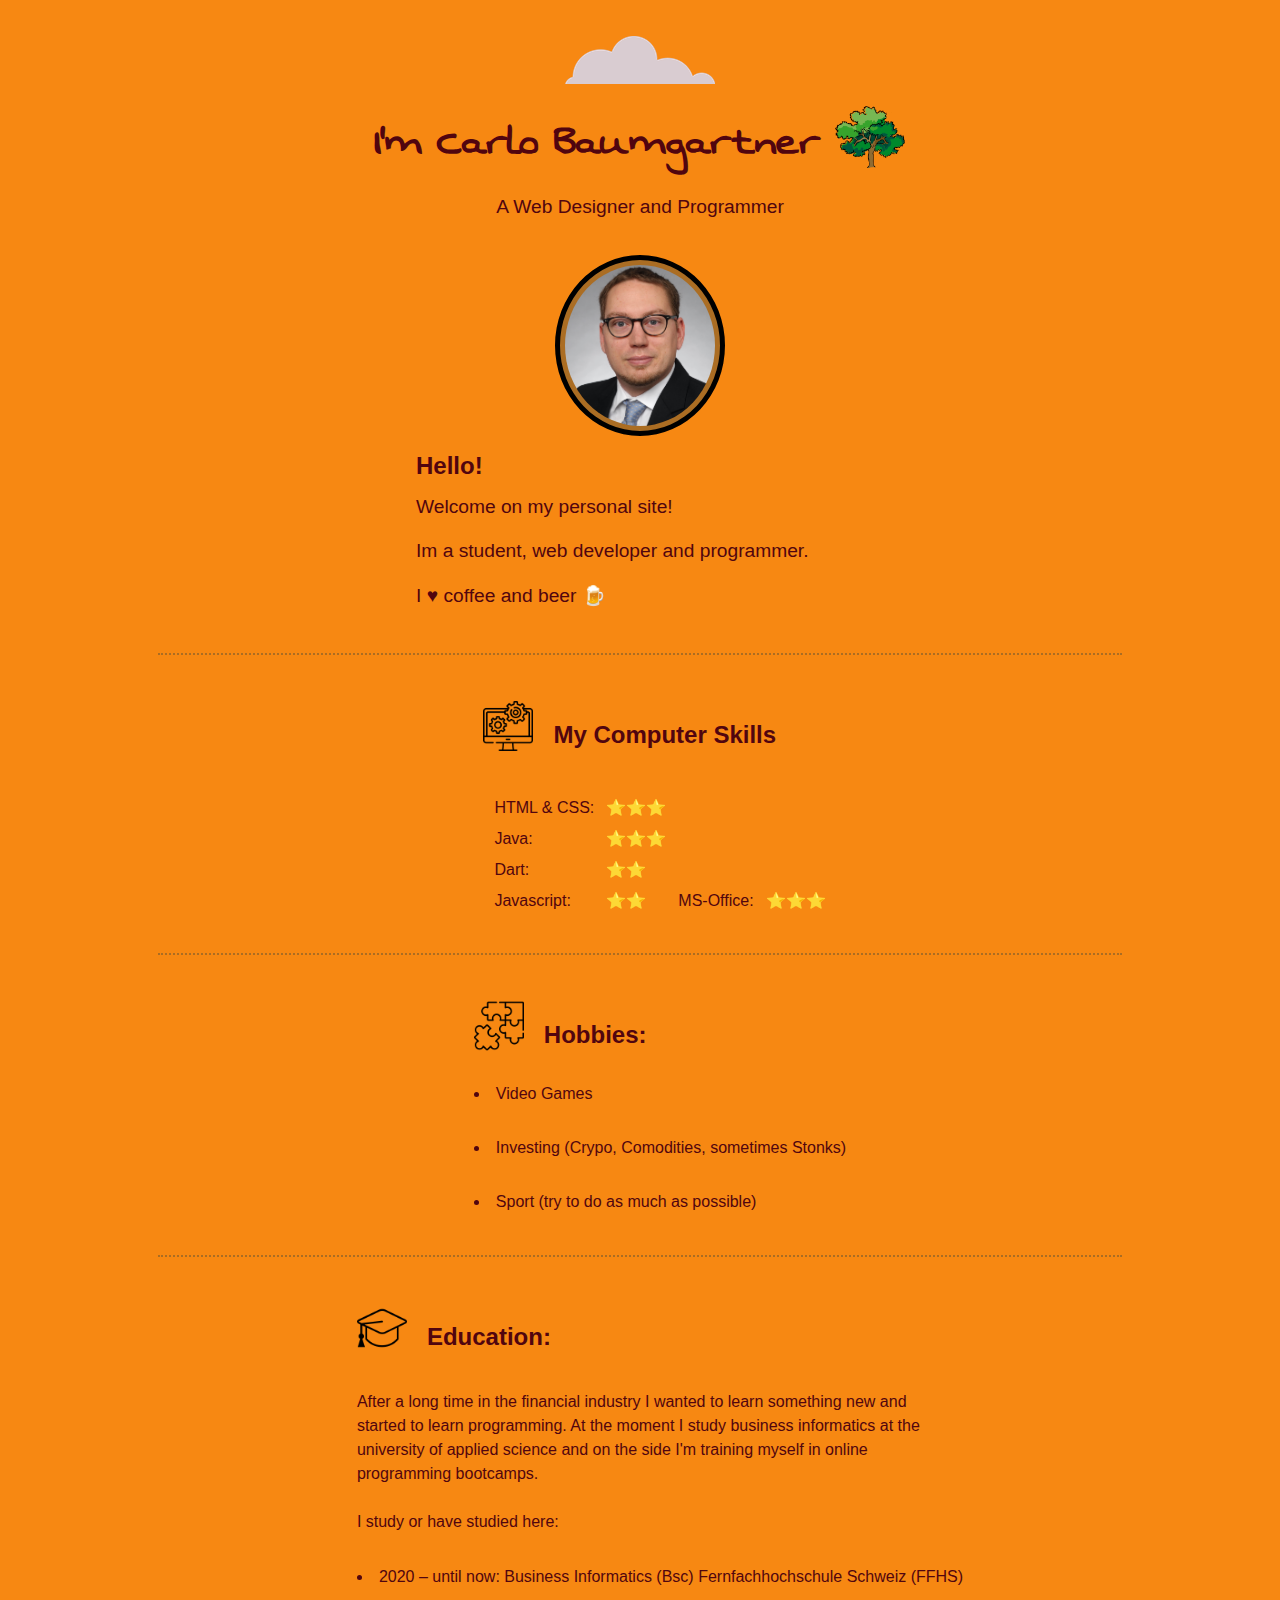
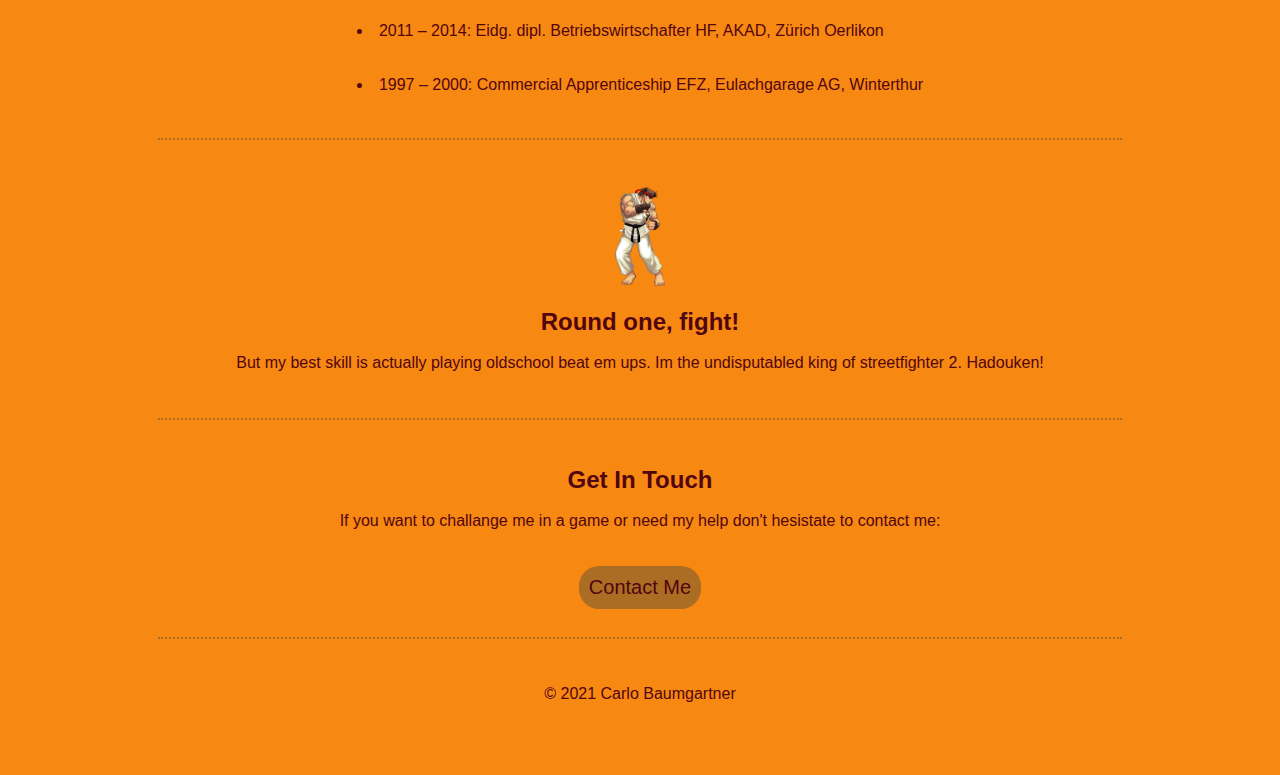
==== commit 20663ec1: "Add files via upload" ====
--- a/index.html
+++ b/index.html
@@ -89,7 +89,7 @@
     <br><br>
     <li><span>Investing (Crypo, Comodities, sometimes Stonks)</span></li>
     <br><br>
-    <li><span>Sport (try to do as much as possible &#128514)</span></li>
+    <li><span>Sport (try to do as much as possible)</span></li>
     </ul>
     </div>
     <br><br><hr><br><br>
--- a/CSS/style.css
+++ b/CSS/style.css
@@ -55,6 +55,7 @@
     margin-left: 0;
     margin-right: 20px;
     margin-bottom: 0;
+    color: #E02401;
 }
 
 
